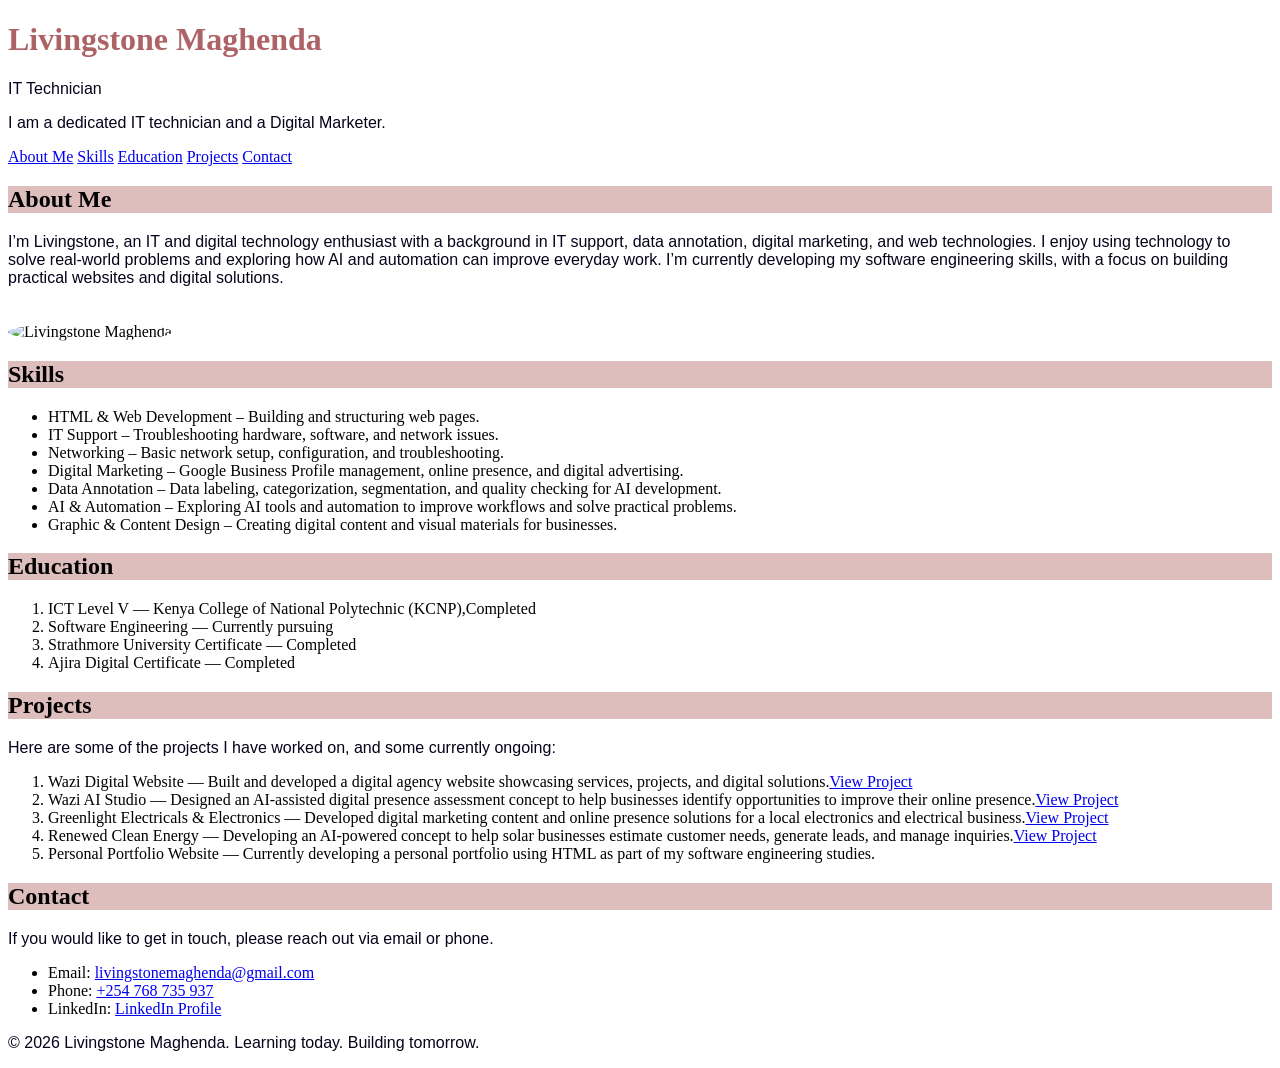
==== index.html @ ccd4a53c "Initial portfolio" ====
<!DOCTYPE html>
<html lang="en">
<head>
    <meta charset="UTF-8">

    <link rel="stylesheet" href="style.css">
    <meta name="viewport" content="width=device-width, initial-scale=1.0">
    <title>Portfolio</title>
</head>
<body>
    <header>
        <h1>Livingstone Maghenda</h1>
        <p>IT Technician</p>
        <p>I am a dedicated IT technician and a Digital Marketer.</p>
    </header>
    <nav>
        <a href="#about Me">About Me</a>
        <a href="#skills">Skills</a>
        <a href="#education">Education</a>
        <a href="#projects">Projects</a>
        <a href="#contact">Contact</a>
    </nav>
    <main>
        <section id="about Me">
            <h2>About Me</h2>
            <p>I’m Livingstone, an IT and digital technology enthusiast with a background in IT support, data annotation, digital marketing, and web technologies. I enjoy using technology to solve real-world problems and exploring how AI and automation can improve everyday work. I’m currently developing my software engineering skills, with a focus on building practical websites and digital solutions.</p>
       <img src="/Images/Livingstone Portrait.jpeg" alt="Livingstone Maghenda" class="profile-image">
        </section>
        <section id="skills">
            <h2>Skills</h2>
            <ul>
                <li>HTML & Web Development – Building and structuring web pages.</li>
                <li>IT Support – Troubleshooting hardware, software, and network issues.</li>
                <li>Networking – Basic network setup, configuration, and troubleshooting.</li>
                <li>Digital Marketing – Google Business Profile management, online presence, and digital advertising.</li>
                <li>Data Annotation – Data labeling, categorization, segmentation, and quality checking for AI development.</li>
                <li>AI & Automation – Exploring AI tools and automation to improve workflows and solve practical problems.</li>
                <li>Graphic & Content Design – Creating digital content and visual materials for businesses.</li>
            </ul>
        </section>
        <section id="education">
            <h2>Education</h2>
            <ol>
                <li>ICT Level V — Kenya College of National Polytechnic (KCNP),Completed</li>
                <li>Software Engineering — Currently pursuing</li>
                <li>Strathmore University Certificate — Completed</li>
                <li>Ajira Digital Certificate — Completed</li>
            </ol>
        </section>
        <section id="projects">
            <h2>Projects</h2>
            <p>Here are some of the projects I have worked on, and some currently ongoing:</p>
            <ol>
                <li>Wazi Digital Website — Built and developed a digital agency website showcasing services, projects, and digital solutions.<a href="https://wazidigital.com/" target="_blank">View Project</a></li>
                <li>Wazi AI Studio — Designed an AI-assisted digital presence assessment concept to help businesses identify opportunities to improve their online presence.<a href="https://wazidigital.com/wazi-ai-studio" target="_blank">View Project</a></li>
                <li>Greenlight Electricals & Electronics — Developed digital marketing content and online presence solutions for a local electronics and electrical business.<a href="https://www.instagram.com/greenlightelec?utm_source=ig_web_button_share_sheet&stkn=ZDNlZDc0MzIxNw==" target="_blank">View Project</a></li>
                <li>Renewed Clean Energy — Developing an AI-powered concept to help solar businesses estimate customer needs, generate leads, and manage inquiries.<a href="#" target="_blank">View Project</a></li>
                <li>Personal Portfolio Website — Currently developing a personal portfolio using HTML as part of my software engineering studies.</li>
            </ol>
        </section>
        <section id="contact">
            <h2>Contact</h2>
            <p>If you would like to get in touch, please reach out via email or phone.</p>
            <ul>
                <li>Email: 
                    <a href="mailto:livingstonemaghenda@gmail.com">livingstonemaghenda@gmail.com</a></li>
                <li>Phone: 
                    <a href="tel:+254768735937">+254 768 735 937</a></li>
                    <li>LinkedIn: 
                        <a href="https://www.linkedin.com/in/livingstone-maghenda-118119270/" target="_blank">LinkedIn Profile</a></li>
            </ul>
        </section>
    </main>
    <footer>
        <p>&copy; 2026 Livingstone Maghenda. Learning today. Building tomorrow.</p>
    </footer>
</body>
</html>
---- style.css ----
p{ 
    color: #07021a;
    font-family: "Abhaya Libre", sans-serif;
}
h1{
    color: #7e080ea2;
}
h2{
    background-color: #debdbd;
    font-size: 1.5em;
}img.profile-image {
    width: 150px;
    height: 150px;
    border-radius: 50%;
    margin-top: 20px;
}
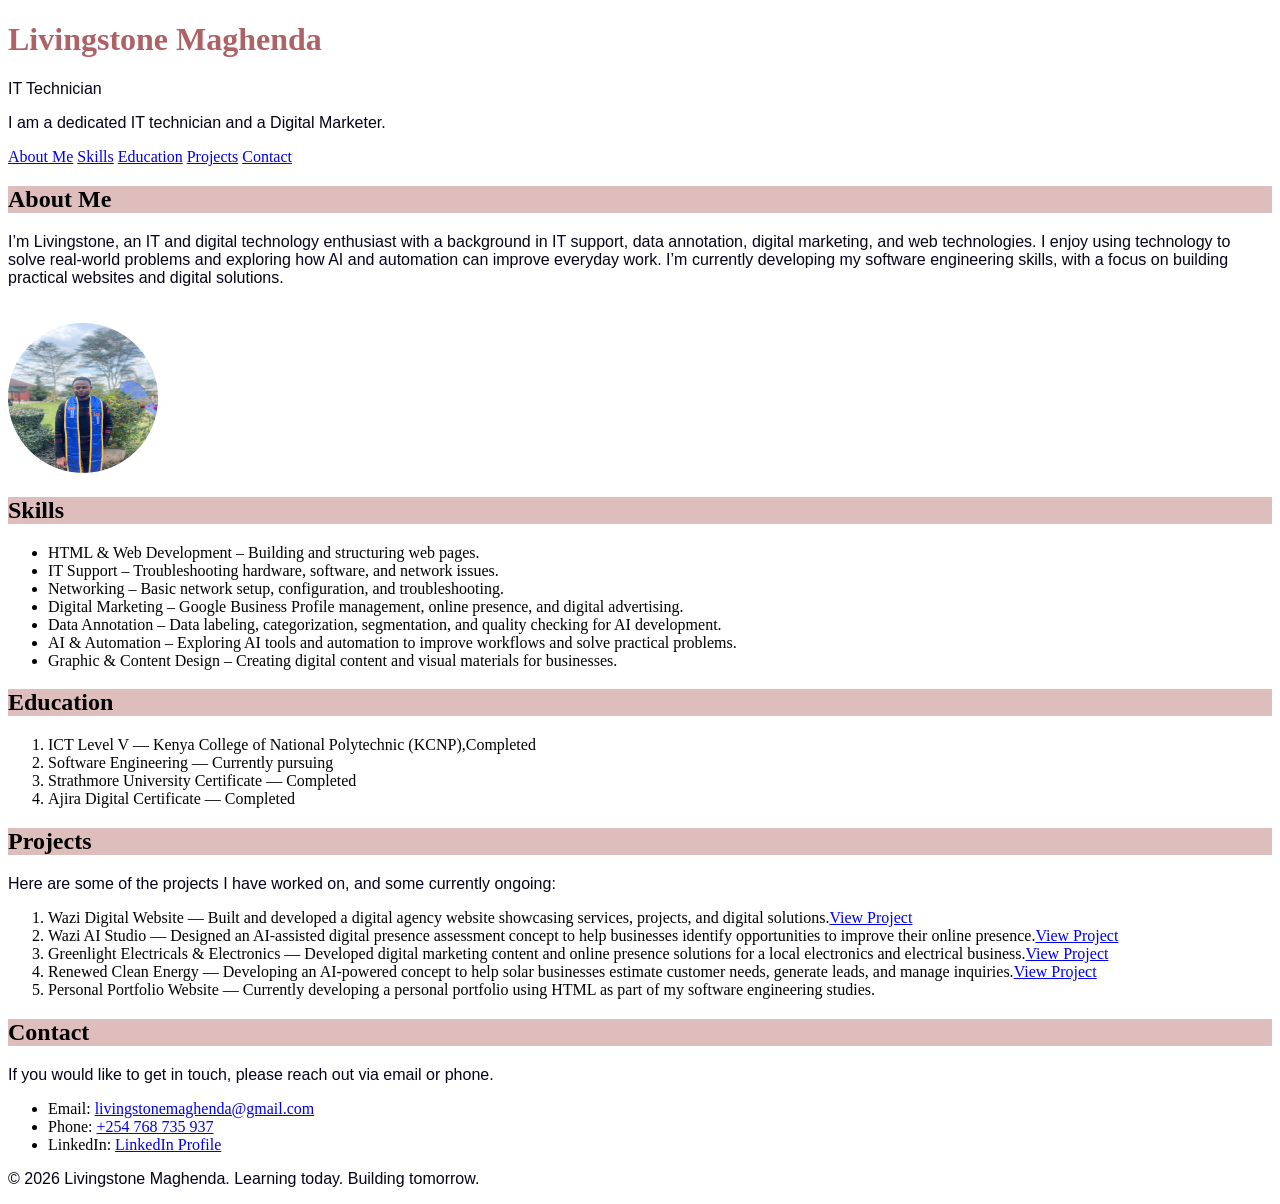
==== commit a796a4d8: "added a profile picture" ====
--- a/index.html
+++ b/index.html
@@ -24,7 +24,7 @@
         <section id="about Me">
             <h2>About Me</h2>
             <p>I’m Livingstone, an IT and digital technology enthusiast with a background in IT support, data annotation, digital marketing, and web technologies. I enjoy using technology to solve real-world problems and exploring how AI and automation can improve everyday work. I’m currently developing my software engineering skills, with a focus on building practical websites and digital solutions.</p>
-       <img src="/Images/Livingstone Portrait.jpeg" alt="Livingstone Maghenda" class="profile-image">
+       <img src="./Livingstone Portrait.jpeg" alt="Livingstone Maghenda" class="profile-image">
         </section>
         <section id="skills">
             <h2>Skills</h2>
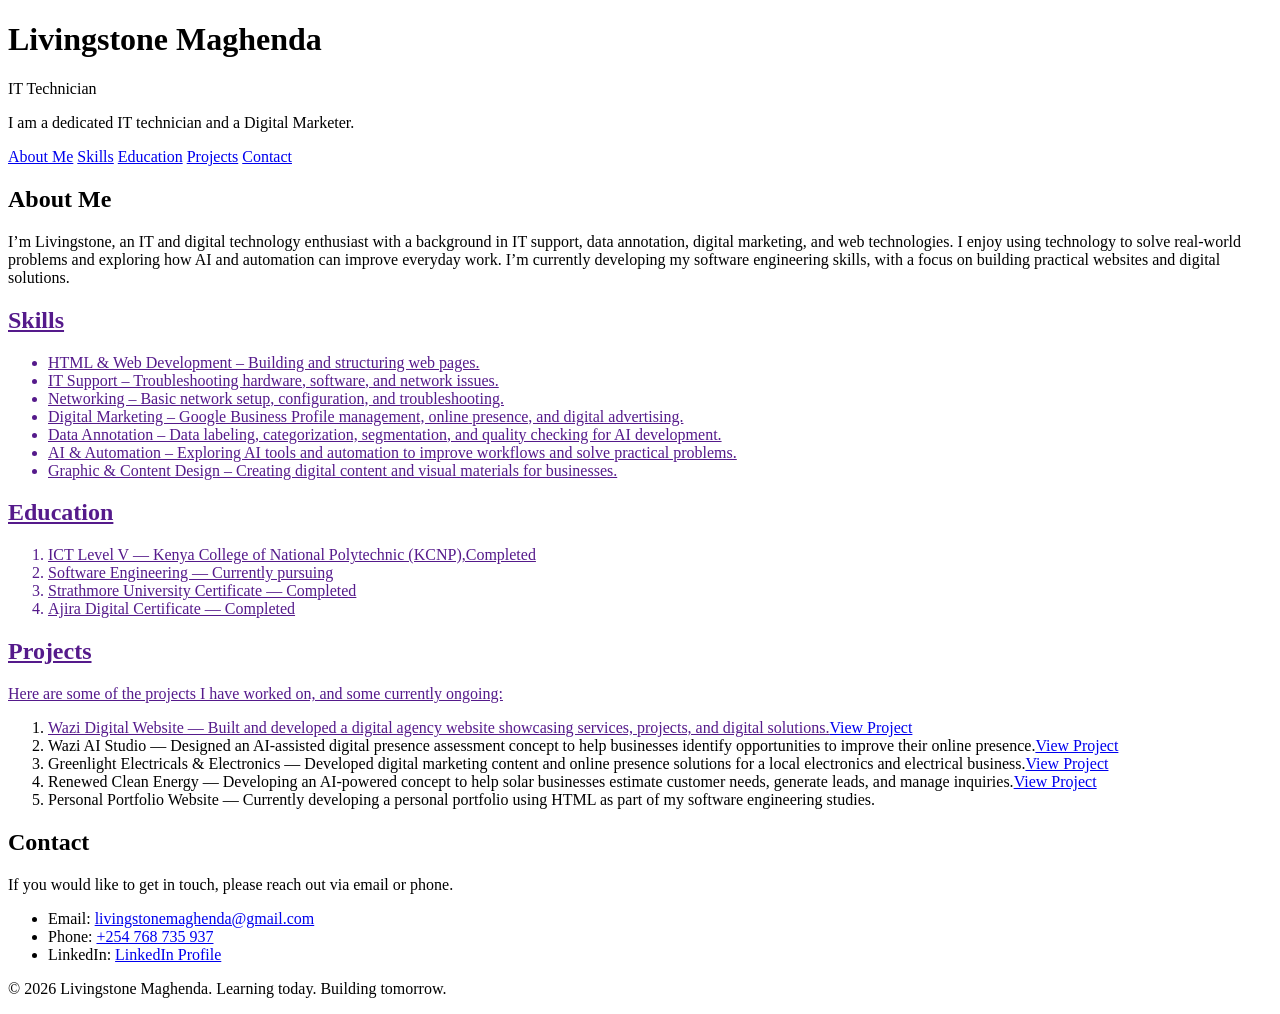
==== commit 441ec39e: "Improved portfolio styiling" ====
--- a/index.html
+++ b/index.html
@@ -2,8 +2,6 @@
 <html lang="en">
 <head>
     <meta charset="UTF-8">
-
-    <link rel="stylesheet" href="style.css">
     <meta name="viewport" content="width=device-width, initial-scale=1.0">
     <title>Portfolio</title>
 </head>
@@ -24,7 +22,7 @@
         <section id="about Me">
             <h2>About Me</h2>
             <p>I’m Livingstone, an IT and digital technology enthusiast with a background in IT support, data annotation, digital marketing, and web technologies. I enjoy using technology to solve real-world problems and exploring how AI and automation can improve everyday work. I’m currently developing my software engineering skills, with a focus on building practical websites and digital solutions.</p>
-       <img src="./Livingstone Portrait.jpeg" alt="Livingstone Maghenda" class="profile-image">
+        <a href=""
         </section>
         <section id="skills">
             <h2>Skills</h2>
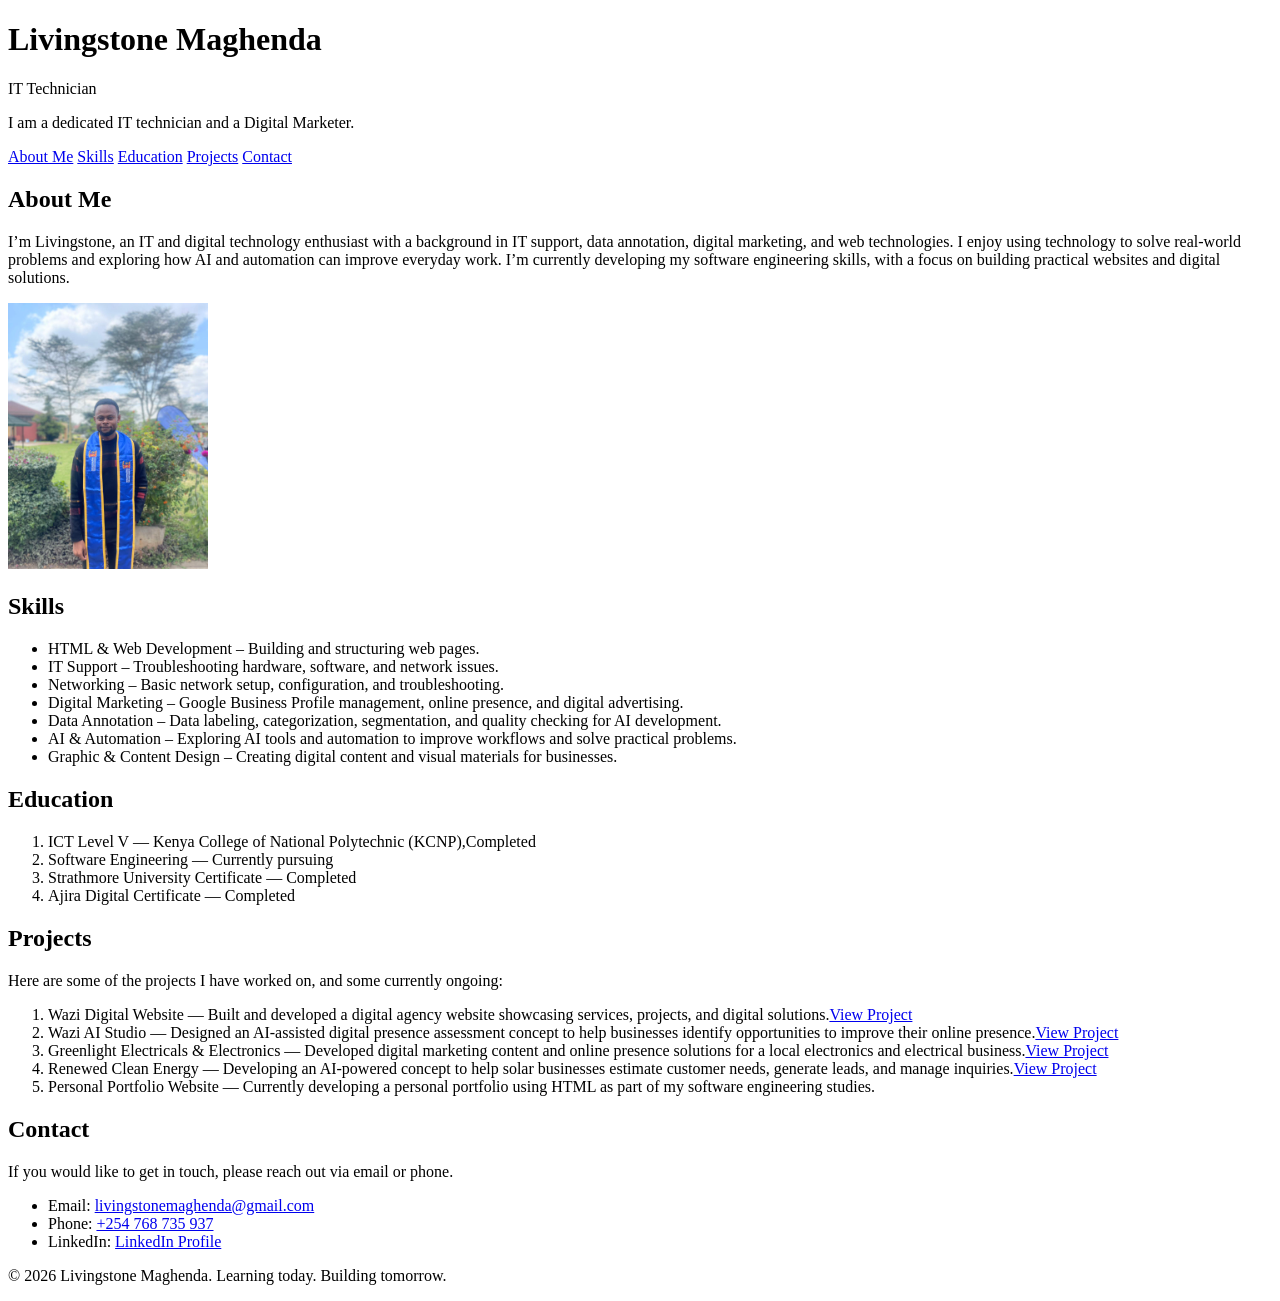
==== commit ee5ef96f: "added profile picture" ====
--- a/index.html
+++ b/index.html
@@ -22,7 +22,7 @@
         <section id="about Me">
             <h2>About Me</h2>
             <p>I’m Livingstone, an IT and digital technology enthusiast with a background in IT support, data annotation, digital marketing, and web technologies. I enjoy using technology to solve real-world problems and exploring how AI and automation can improve everyday work. I’m currently developing my software engineering skills, with a focus on building practical websites and digital solutions.</p>
-        <a href=""
+            <img src="./images/Livingstone Portrait.jpeg" alt="Livingstone Maghenda" width="200">
         </section>
         <section id="skills">
             <h2>Skills</h2>
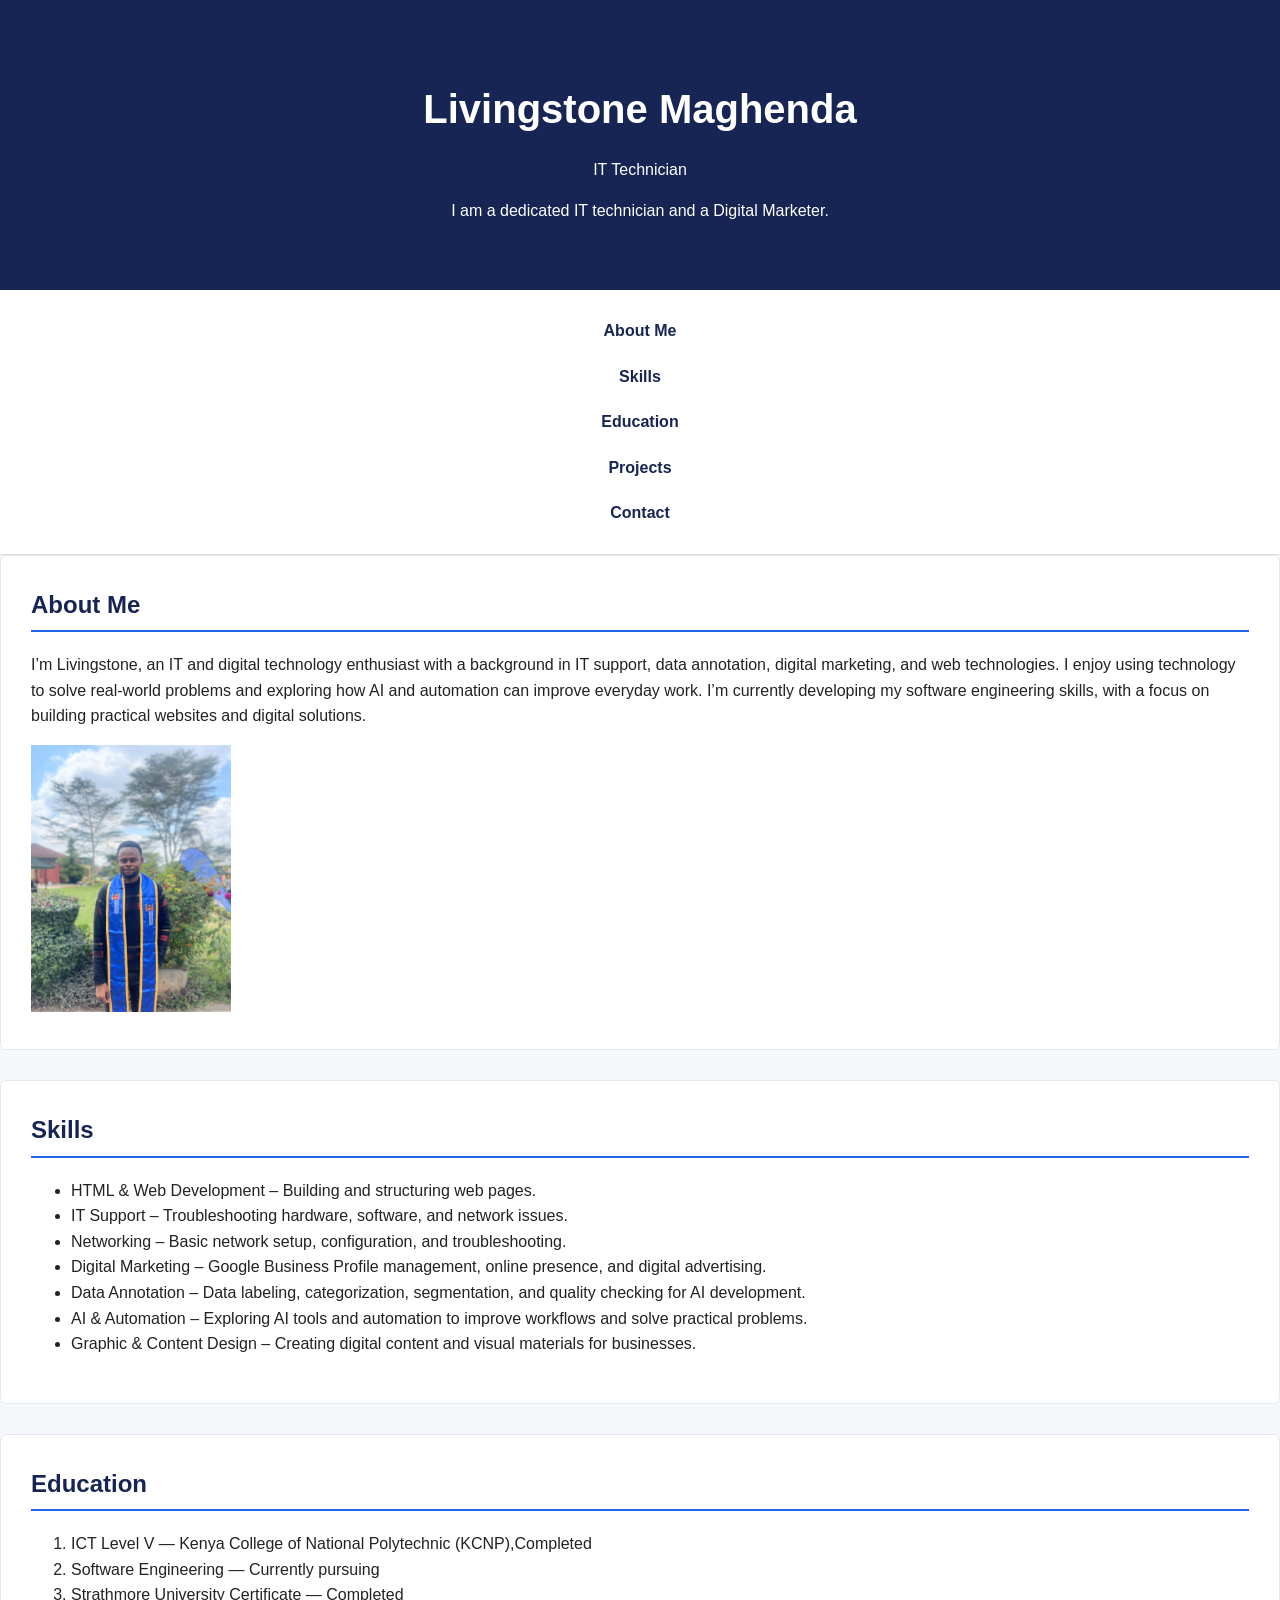
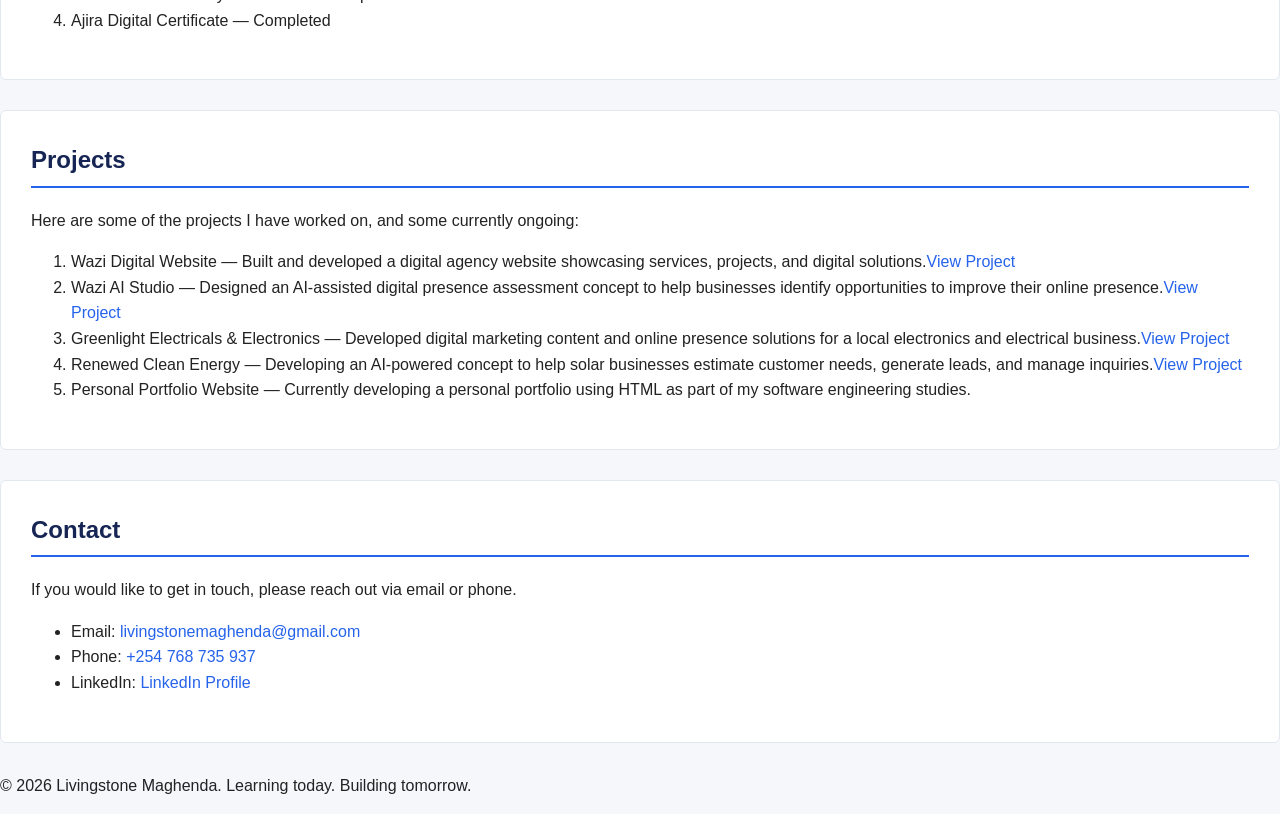
==== commit 50d5fef3: "updated the navigation section order" ====
--- a/index.html
+++ b/index.html
@@ -4,6 +4,7 @@
     <meta charset="UTF-8">
     <meta name="viewport" content="width=device-width, initial-scale=1.0">
     <title>Portfolio</title>
+    <link rel="stylesheet" href="style.css">
 </head>
 <body>
     <header>
--- a/style.css
+++ b/style.css
@@ -0,0 +1,68 @@
+body { background-color: #f5f7fa; 
+    color: #222222; 
+    font-family: Arial, sans-serif; 
+    margin: 0; 
+    line-height: 1.6; 
+}
+header {
+    background-color: #172554;
+    color: white;
+    text-align: center;
+    padding: 50px 20px;
+}
+header h1 {
+    margin-bottom: 10px;
+    font-size: 2.5em;
+}
+section {
+    background-color: white;
+    padding: 30px;
+    margin-bottom: 30px;
+    border-radius: 6px;
+    border: 1px solid #e2e8f0;
+}
+h2 {
+    color: #172554;
+    font-size: 1.5em;
+    border-bottom: 2px solid #2563eb;
+    padding-bottom: 6px;
+    margin-top: 0;
+}
+img.profile-image {
+    display: block;
+    width: 150px;
+    height: 150px;
+    border-radius: 50%;
+    margin-top: 20px;
+    margin-left: auto;
+    margin-right: auto;
+    object-fit: cover;
+    border: 4px solid #2563eb;
+}
+a {
+    color: #2563eb;
+    text-decoration: none;
+}
+
+a:hover {
+    text-decoration: underline;
+}
+nav {
+    background-color: white;
+    text-align: center;
+    padding: 18px 10px;
+    border-bottom: 1px solid #dddddd;
+}
+nav a {
+    display: block;
+    color: #172554;
+    text-decoration: none;
+    padding: 10px;
+    font-weight: bold;
+}
+nav a:hover {
+    color: #2563eb;
+    background-color: #f5f7fa;
+}
+
+
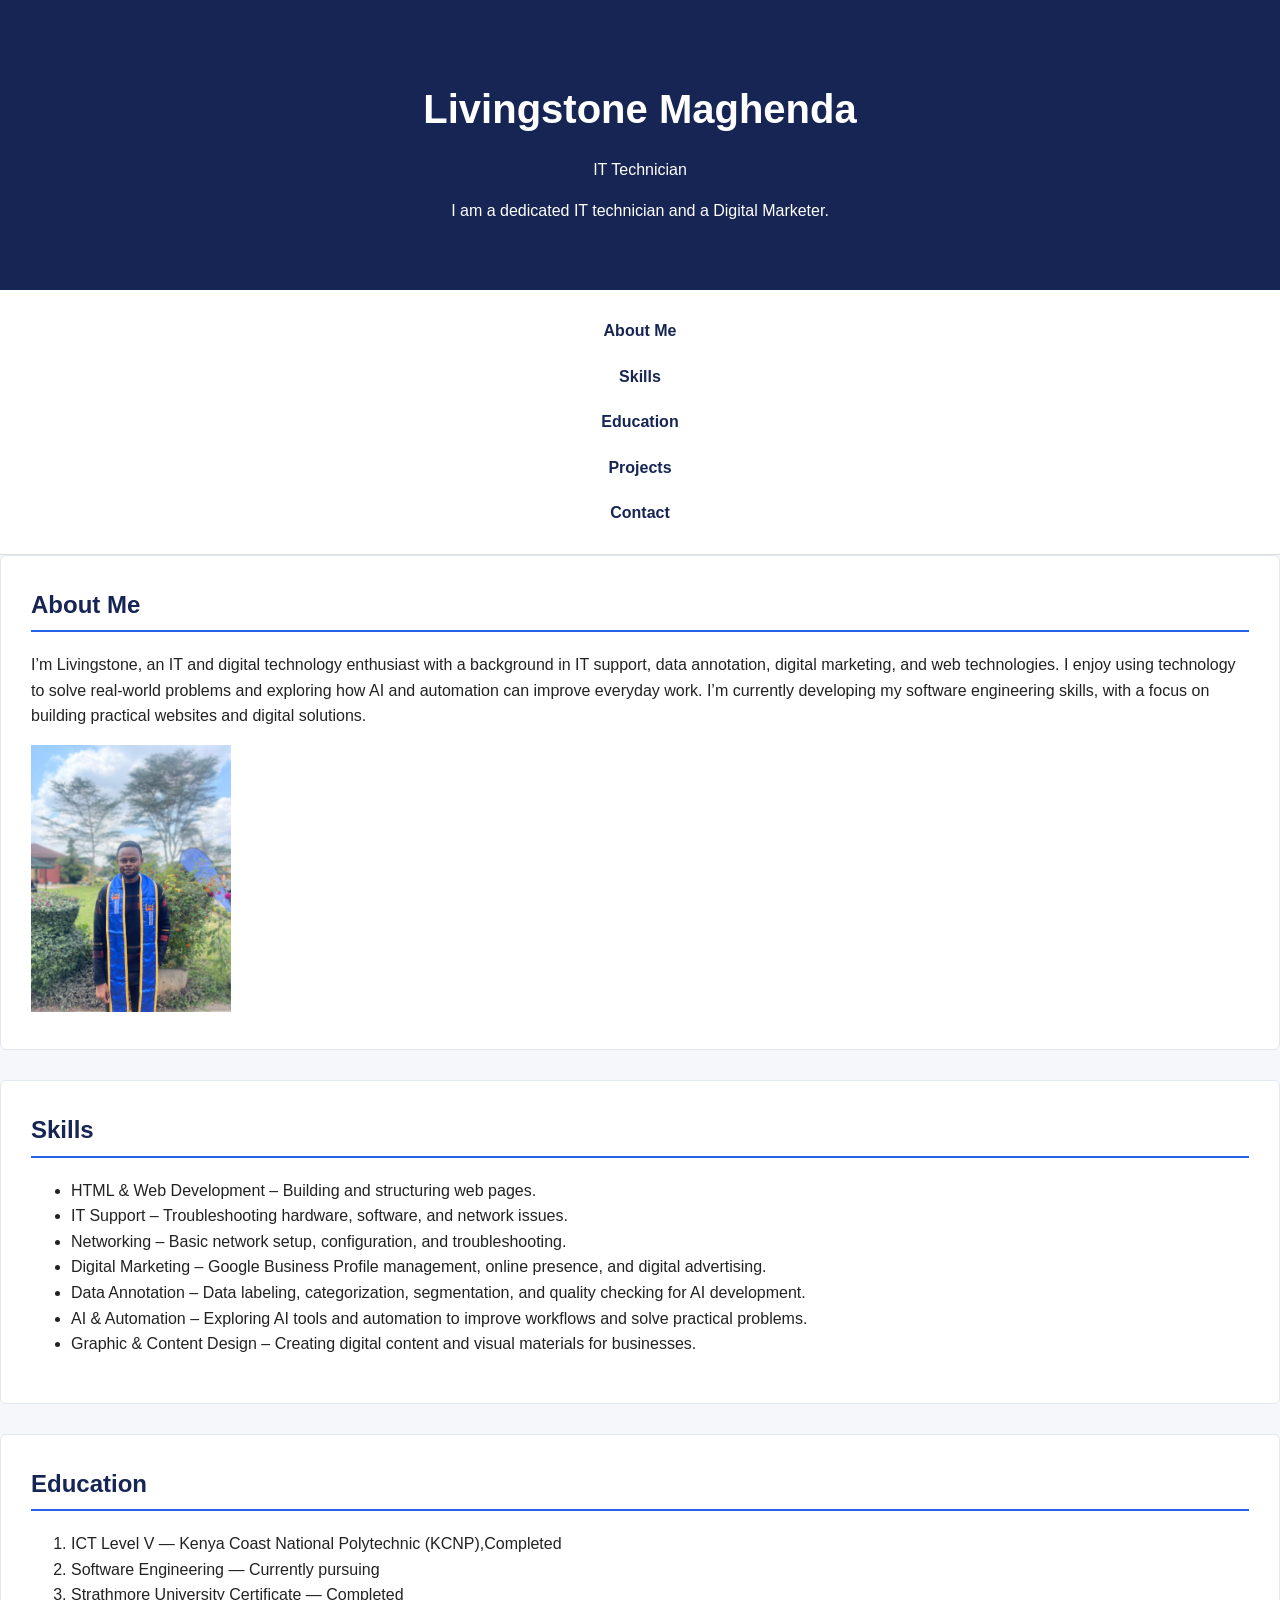
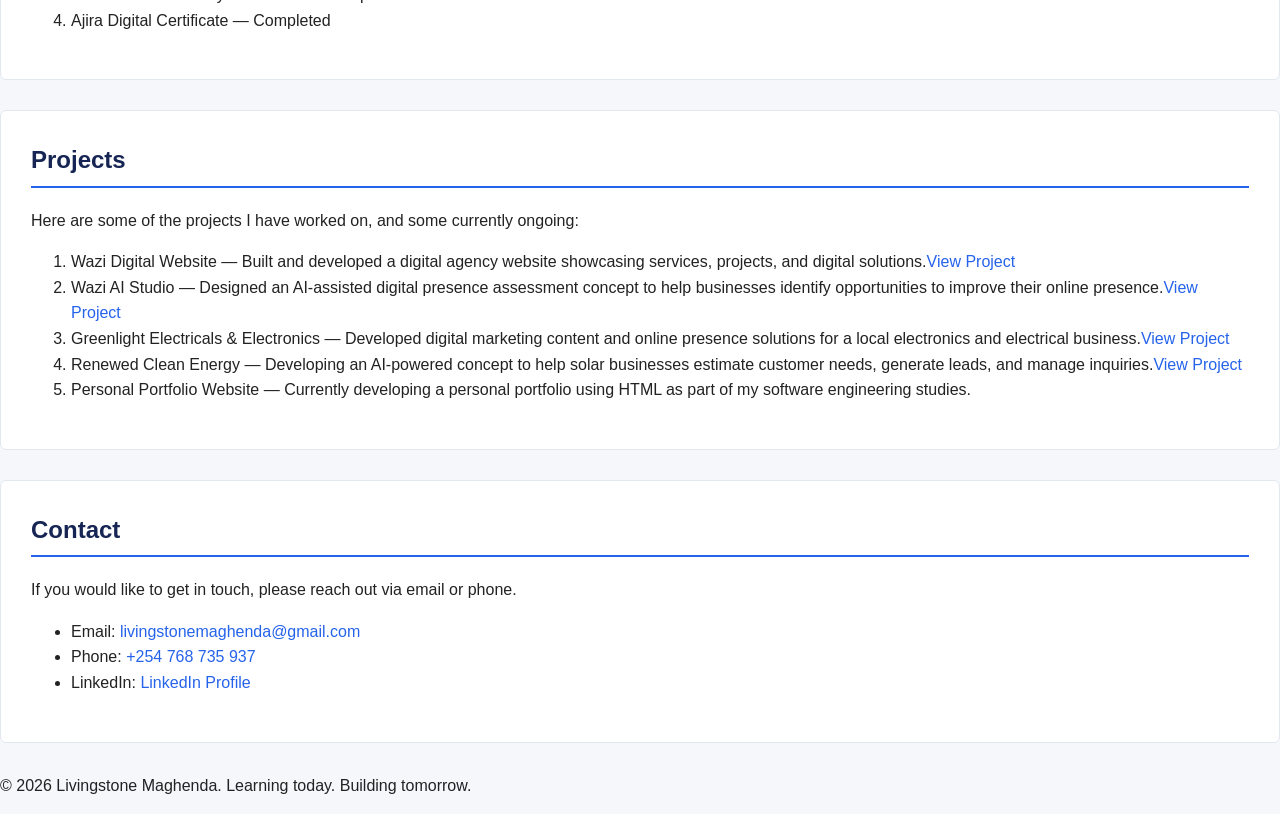
==== commit 5a70b5a1: "changed KCNP abbreviation" ====
--- a/index.html
+++ b/index.html
@@ -40,7 +40,7 @@
         <section id="education">
             <h2>Education</h2>
             <ol>
-                <li>ICT Level V — Kenya College of National Polytechnic (KCNP),Completed</li>
+                <li>ICT Level V — Kenya Coast National Polytechnic (KCNP),Completed</li>
                 <li>Software Engineering — Currently pursuing</li>
                 <li>Strathmore University Certificate — Completed</li>
                 <li>Ajira Digital Certificate — Completed</li>
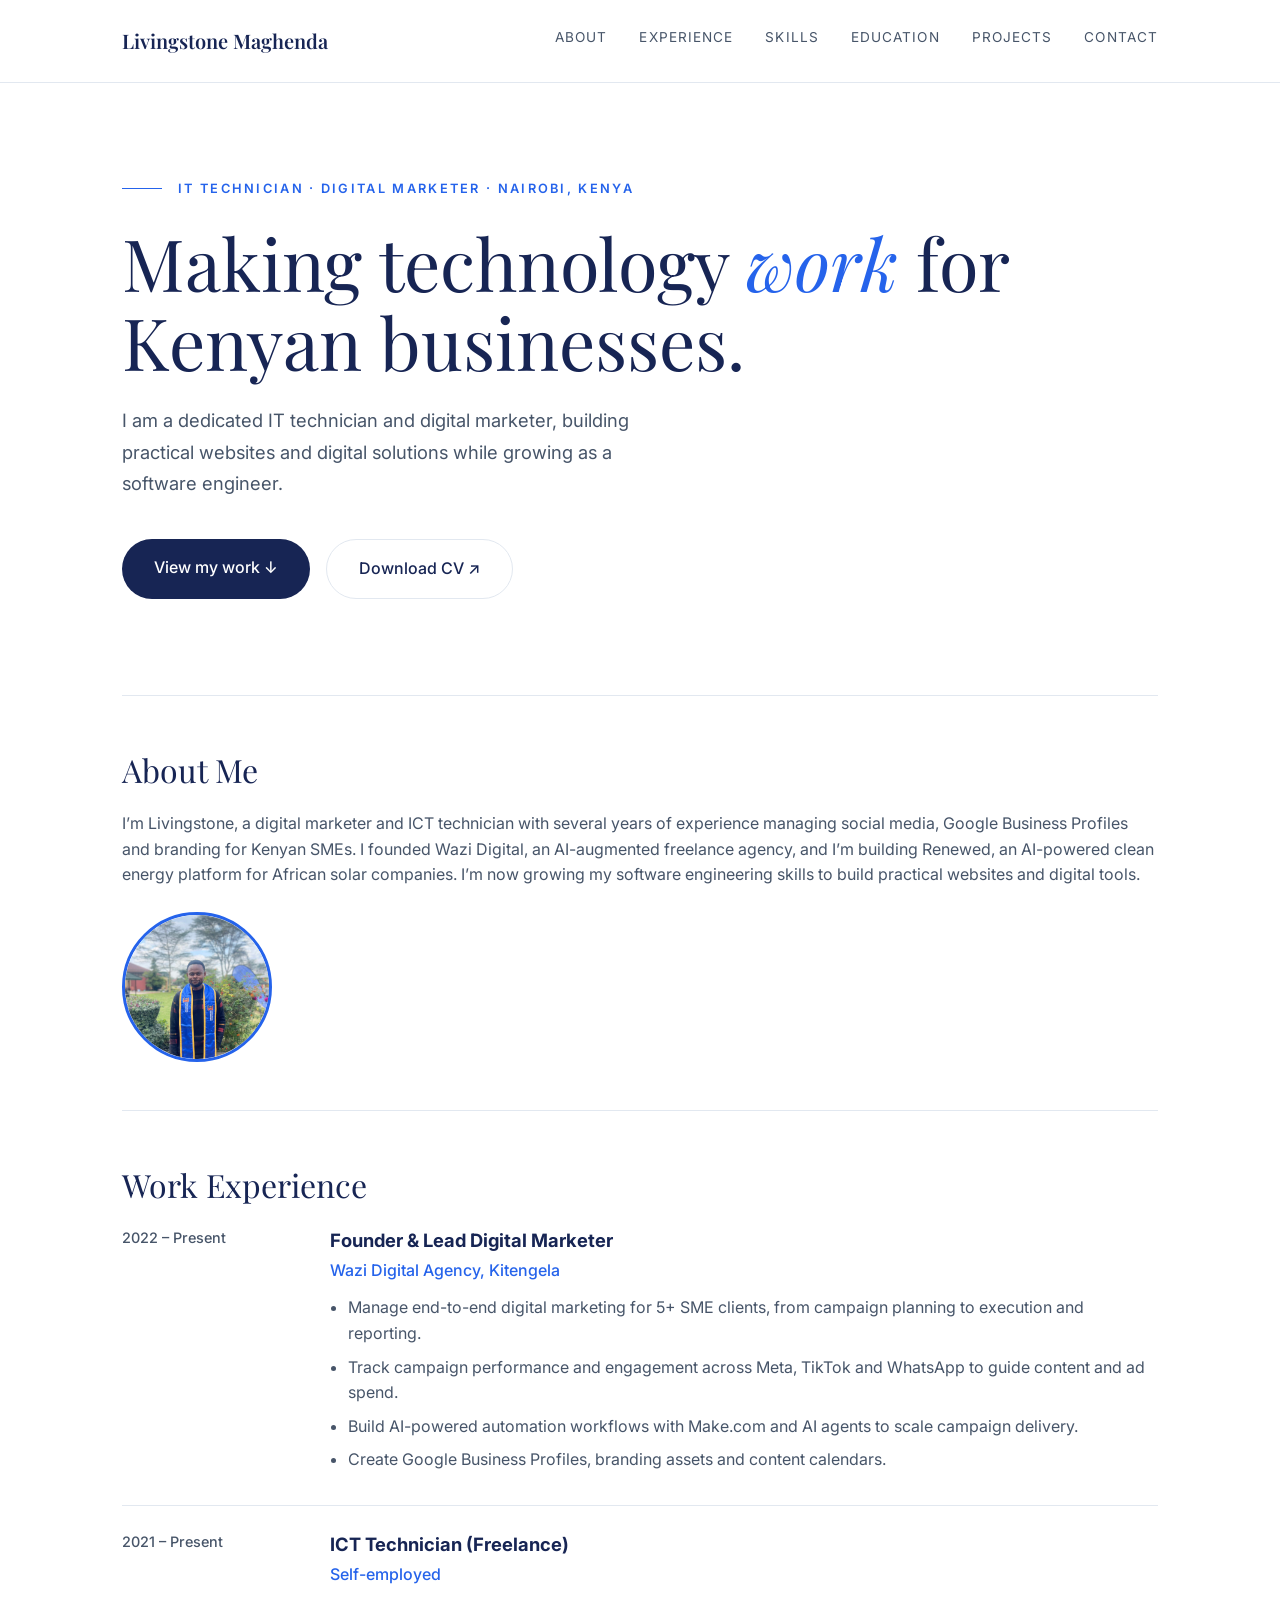
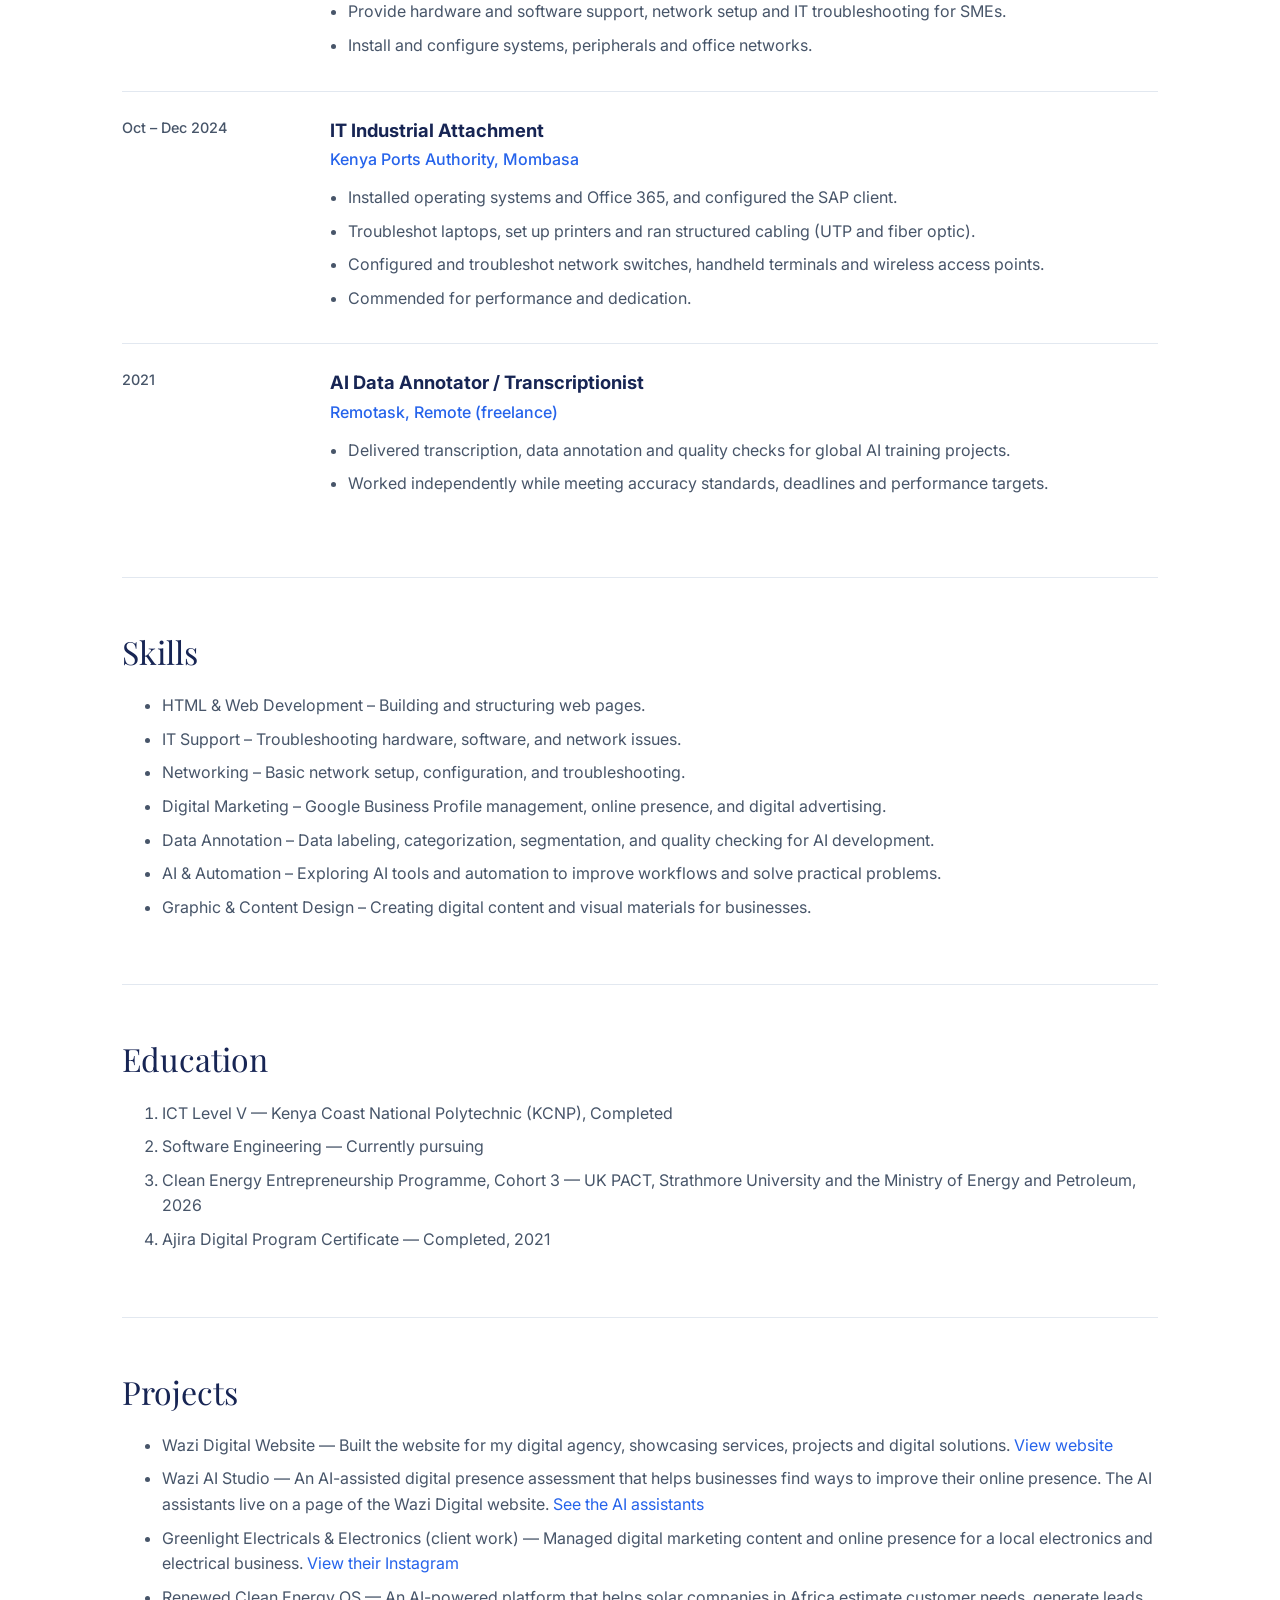
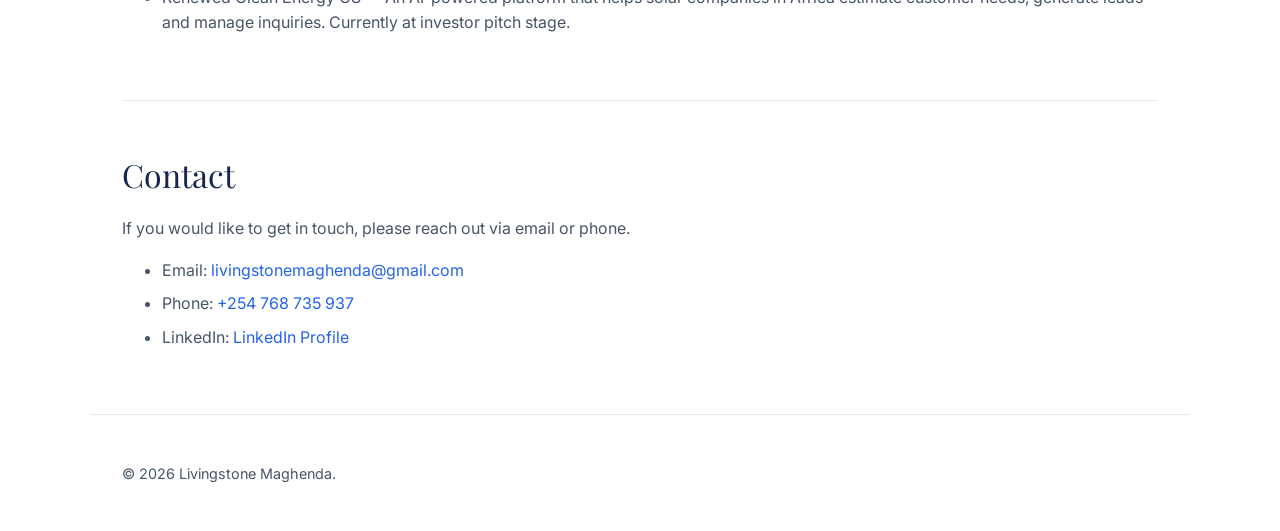
==== commit 99884c53: "updated my portfolio & added a js script" ====
--- a/index.html
+++ b/index.html
@@ -3,75 +3,157 @@
 <head>
     <meta charset="UTF-8">
     <meta name="viewport" content="width=device-width, initial-scale=1.0">
-    <title>Portfolio</title>
+    <title>Livingstone Maghenda | IT Technician &amp; Digital Marketer</title>
+
+    <!-- Optional speed boost: start connecting to Google's font servers early -->
+    <link rel="preconnect" href="https://fonts.googleapis.com">
+    <link rel="preconnect" href="https://fonts.gstatic.com" crossorigin>
+
+    <!-- Loads the two fonts: Playfair Display (headings) and Inter (everything else) -->
+    <link href="https://fonts.googleapis.com/css2?family=Inter:wght@400;500;600&family=Playfair+Display:ital,wght@0,400;0,600;1,400&display=swap" rel="stylesheet">
     <link rel="stylesheet" href="style.css">
 </head>
 <body>
-    <header>
-        <h1>Livingstone Maghenda</h1>
-        <p>IT Technician</p>
-        <p>I am a dedicated IT technician and a Digital Marketer.</p>
+
+    <!-- HEADER: the sticky top bar. The nav now lives INSIDE the header. -->
+    <header class="site-header">
+        <nav class="nav">
+            
+            <a href="#top" class="logo">Livingstone Maghenda</a>
+            <ul class="nav-links">
+                <li><a href="#about">About</a></li>
+                <li><a href="#experience">Experience</a></li>
+                <li><a href="#skills">Skills</a></li>
+                <li><a href="#education">Education</a></li>
+                <li><a href="#projects">Projects</a></li>
+                <li><a href="#contact">Contact</a></li>
+            </ul>
+        </nav>
     </header>
-    <nav>
-        <a href="#about Me">About Me</a>
-        <a href="#skills">Skills</a>
-        <a href="#education">Education</a>
-        <a href="#projects">Projects</a>
-        <a href="#contact">Contact</a>
-    </nav>
+
+    <!-- HERO: the big intro. id="top" is where the logo link scrolls to. -->
+    <section class="hero" id="top">
+        <p class="eyebrow">IT Technician · Digital Marketer · Nairobi, Kenya</p>
+        <h1>Making technology <em>work</em> for Kenyan businesses.</h1>
+        <p class="lead">I am a dedicated IT technician and digital marketer, building practical websites and digital solutions while growing as a software engineer.</p>
+        <div class="cta">
+            <a href="#projects" class="btn btn-primary">View my work ↓</a>
+            <a href="/files/Livingstone-Maghenda-CV.pdf.pdf" class="btn btn-outline" download>Download CV ↗</a>
+        </div>
+    </section>
+
     <main>
-        <section id="about Me">
+        <section id="about">
             <h2>About Me</h2>
-            <p>I’m Livingstone, an IT and digital technology enthusiast with a background in IT support, data annotation, digital marketing, and web technologies. I enjoy using technology to solve real-world problems and exploring how AI and automation can improve everyday work. I’m currently developing my software engineering skills, with a focus on building practical websites and digital solutions.</p>
-            <img src="./images/Livingstone Portrait.jpeg" alt="Livingstone Maghenda" width="200">
+            <p>I’m Livingstone, a digital marketer and ICT technician with several years of experience managing social media, Google Business Profiles and branding for Kenyan SMEs. I founded Wazi Digital, an AI-augmented freelance agency, and I’m building Renewed, an AI-powered clean energy platform for African solar companies. I’m now growing my software engineering skills to build practical websites and digital tools.</p>
+            <img class="profile-image" src="./images/livingstone-portrait.jpeg.jpeg" alt="Livingstone Maghenda">
         </section>
+
+        <section id="experience">
+            <h2>Work Experience</h2>
+
+            <!-- One <article> per job. Each has a dates column and a details column. -->
+            <article class="job">
+                <p class="job-dates">2022 – Present</p>
+                <div>
+                    <h3>Founder &amp; Lead Digital Marketer</h3>
+                    <p class="job-org">Wazi Digital Agency, Kitengela</p>
+                    <ul>
+                        <li>Manage end-to-end digital marketing for 5+ SME clients, from campaign planning to execution and reporting.</li>
+                        <li>Track campaign performance and engagement across Meta, TikTok and WhatsApp to guide content and ad spend.</li>
+                        <li>Build AI-powered automation workflows with Make.com and AI agents to scale campaign delivery.</li>
+                        <li>Create Google Business Profiles, branding assets and content calendars.</li>
+                    </ul>
+                </div>
+            </article>
+
+            <article class="job">
+                <p class="job-dates">2021 – Present</p>
+                <div>
+                    <h3>ICT Technician (Freelance)</h3>
+                    <p class="job-org">Self-employed</p>
+                    <ul>
+                        <li>Provide hardware and software support, network setup and IT troubleshooting for SMEs.</li>
+                        <li>Install and configure systems, peripherals and office networks.</li>
+                    </ul>
+                </div>
+            </article>
+
+            <article class="job">
+                <p class="job-dates">Oct – Dec 2024</p>
+                <div>
+                    <h3>IT Industrial Attachment</h3>
+                    <p class="job-org">Kenya Ports Authority, Mombasa</p>
+                    <ul>
+                        <li>Installed operating systems and Office 365, and configured the SAP client.</li>
+                        <li>Troubleshot laptops, set up printers and ran structured cabling (UTP and fiber optic).</li>
+                        <li>Configured and troubleshot network switches, handheld terminals and wireless access points.</li>
+                        <li>Commended for performance and dedication.</li>
+                    </ul>
+                </div>
+            </article>
+
+            <article class="job">
+                <p class="job-dates">2021</p>
+                <div>
+                    <h3>AI Data Annotator / Transcriptionist</h3>
+                    <p class="job-org">Remotask, Remote (freelance)</p>
+                    <ul>
+                        <li>Delivered transcription, data annotation and quality checks for global AI training projects.</li>
+                        <li>Worked independently while meeting accuracy standards, deadlines and performance targets.</li>
+                    </ul>
+                </div>
+            </article>
+        </section>
+
         <section id="skills">
             <h2>Skills</h2>
             <ul>
-                <li>HTML & Web Development – Building and structuring web pages.</li>
+                <li>HTML &amp; Web Development – Building and structuring web pages.</li>
                 <li>IT Support – Troubleshooting hardware, software, and network issues.</li>
                 <li>Networking – Basic network setup, configuration, and troubleshooting.</li>
                 <li>Digital Marketing – Google Business Profile management, online presence, and digital advertising.</li>
                 <li>Data Annotation – Data labeling, categorization, segmentation, and quality checking for AI development.</li>
-                <li>AI & Automation – Exploring AI tools and automation to improve workflows and solve practical problems.</li>
-                <li>Graphic & Content Design – Creating digital content and visual materials for businesses.</li>
+                <li>AI &amp; Automation – Exploring AI tools and automation to improve workflows and solve practical problems.</li>
+                <li>Graphic &amp; Content Design – Creating digital content and visual materials for businesses.</li>
             </ul>
         </section>
+
         <section id="education">
             <h2>Education</h2>
             <ol>
-                <li>ICT Level V — Kenya Coast National Polytechnic (KCNP),Completed</li>
+                <li>ICT Level V — Kenya Coast National Polytechnic (KCNP), Completed</li>
                 <li>Software Engineering — Currently pursuing</li>
-                <li>Strathmore University Certificate — Completed</li>
-                <li>Ajira Digital Certificate — Completed</li>
+                <li>Clean Energy Entrepreneurship Programme, Cohort 3 — UK PACT, Strathmore University and the Ministry of Energy and Petroleum, 2026</li>
+                <li>Ajira Digital Program Certificate — Completed, 2021</li>
             </ol>
         </section>
+
         <section id="projects">
             <h2>Projects</h2>
-            <p>Here are some of the projects I have worked on, and some currently ongoing:</p>
-            <ol>
-                <li>Wazi Digital Website — Built and developed a digital agency website showcasing services, projects, and digital solutions.<a href="https://wazidigital.com/" target="_blank">View Project</a></li>
-                <li>Wazi AI Studio — Designed an AI-assisted digital presence assessment concept to help businesses identify opportunities to improve their online presence.<a href="https://wazidigital.com/wazi-ai-studio" target="_blank">View Project</a></li>
-                <li>Greenlight Electricals & Electronics — Developed digital marketing content and online presence solutions for a local electronics and electrical business.<a href="https://www.instagram.com/greenlightelec?utm_source=ig_web_button_share_sheet&stkn=ZDNlZDc0MzIxNw==" target="_blank">View Project</a></li>
-                <li>Renewed Clean Energy — Developing an AI-powered concept to help solar businesses estimate customer needs, generate leads, and manage inquiries.<a href="#" target="_blank">View Project</a></li>
-                <li>Personal Portfolio Website — Currently developing a personal portfolio using HTML as part of my software engineering studies.</li>
-            </ol>
+            <ul>
+                <li>Wazi Digital Website — Built the website for my digital agency, showcasing services, projects and digital solutions. <a href="https://labs.google.com/pomelli/website/8-eACFySqHD49sOK9U84W1" target="_blank" rel="noopener">View website</a></li>
+                <li>Wazi AI Studio — An AI-assisted digital presence assessment that helps businesses find ways to improve their online presence. The AI assistants live on a page of the Wazi Digital website. <a href="https://labs.google.com/pomelli/website/8-eACFySqHD49sOK9U84W1" target="_blank" rel="noopener">See the AI assistants</a></li>
+                <li>Greenlight Electricals &amp; Electronics (client work) — Managed digital marketing content and online presence for a local electronics and electrical business. <a href="https://www.instagram.com/greenlightelec?utm_source=ig_web_button_share_sheet&amp;stkn=ZDNlZDc0MzIxNw==" target="_blank" rel="noopener">View their Instagram</a></li>
+                <li>Renewed Clean Energy OS — An AI-powered platform that helps solar companies in Africa estimate customer needs, generate leads and manage inquiries. Currently at investor pitch stage.</li>
+            </ul>
         </section>
+
         <section id="contact">
             <h2>Contact</h2>
             <p>If you would like to get in touch, please reach out via email or phone.</p>
             <ul>
-                <li>Email: 
-                    <a href="mailto:livingstonemaghenda@gmail.com">livingstonemaghenda@gmail.com</a></li>
-                <li>Phone: 
-                    <a href="tel:+254768735937">+254 768 735 937</a></li>
-                    <li>LinkedIn: 
-                        <a href="https://www.linkedin.com/in/livingstone-maghenda-118119270/" target="_blank">LinkedIn Profile</a></li>
+                <li>Email: <a href="mailto:livingstonemaghenda@gmail.com">livingstonemaghenda@gmail.com</a></li>
+                <li>Phone: <a href="tel:+254768735937">+254 768 735 937</a></li>
+                <li>LinkedIn: <a href="https://www.linkedin.com/in/livingstone-maghenda-118119270/" target="_blank" rel="noopener">LinkedIn Profile</a></li>
             </ul>
         </section>
     </main>
+
+    <!-- footer: the bottom bar. -->
     <footer>
-        <p>&copy; 2026 Livingstone Maghenda. Learning today. Building tomorrow.</p>
+        <p>&copy; 2026 Livingstone Maghenda.</p>
     </footer>
+<script src="/script.js"></script>
 </body>
-</html>+</html>
--- a/style.css
+++ b/style.css
@@ -1,68 +1,224 @@
-body { background-color: #f5f7fa; 
-    color: #222222; 
-    font-family: Arial, sans-serif; 
-    margin: 0; 
-    line-height: 1.6; 
-}
-header {
-    background-color: #172554;
-    color: white;
-    text-align: center;
-    padding: 50px 20px;
-}
-header h1 {
-    margin-bottom: 10px;
-    font-size: 2.5em;
-}
-section {
-    background-color: white;
-    padding: 30px;
-    margin-bottom: 30px;
-    border-radius: 6px;
-    border: 1px solid #e2e8f0;
-}
+/* Variables */
+:root {
+    --bg: #ffffff;
+    --surface: #f5f7fa;
+    --text: #172554;
+    --muted: #475569;
+    --accent: #2563eb;
+    --border: #e2e8f0;
+    --serif: "Playfair Display", Georgia, serif;
+    --sans: "Inter", system-ui, sans-serif;
+}
+
+/* Base styles */
+* { box-sizing: border-box; }
+
+html { scroll-behavior: smooth; }
+
+body {
+    margin: 0;
+    background: var(--bg);
+    color: var(--text);
+    font-family: var(--sans);
+    line-height: 1.6;
+}
+
+a { color: var(--accent); text-decoration: none; }
+a:hover { text-decoration: underline; }
+
+a:focus-visible {
+    outline: 2px solid var(--accent);
+    outline-offset: 3px;
+}
+
+/* Header and navigation */
+.site-header {
+    position: sticky;
+    top: 0;
+    z-index: 100;
+    background: var(--bg);
+    border-bottom: 1px solid var(--border);
+}
+
+.nav {
+    max-width: 1100px;
+    margin: 0 auto;
+    padding: 1.5rem 2rem;
+    display: flex;
+    justify-content: space-between;
+    align-items: center;
+}
+
+.logo {
+    font-family: var(--serif);
+    font-weight: 600;
+    font-size: 1.25rem;
+    color: var(--text);
+}
+.logo:hover { text-decoration: none; }
+
+.nav-links {
+    display: flex;
+    gap: 2rem;
+    list-style: none;
+    margin: 0;
+    padding: 0;
+}
+
+.nav-links a {
+    font-size: 0.85rem;
+    letter-spacing: 0.08em;
+    text-transform: uppercase;
+    color: var(--muted);
+    transition: color 0.2s;
+}
+.nav-links a:hover { color: var(--accent); text-decoration: none; }
+
+/* Mobile menu button */
+.nav-toggle {
+    display: none;
+    flex-direction: column;
+    gap: 5px;
+    padding: 0.5rem;
+    background: none;
+    border: none;
+    cursor: pointer;
+}
+.nav-toggle span {
+    display: block;
+    width: 24px;
+    height: 2px;
+    background: var(--text);
+}
+.nav-toggle:focus-visible {
+    outline: 2px solid var(--accent);
+    outline-offset: 3px;
+}
+
+/* Hero */
+.hero {
+    max-width: 1100px;
+    margin: 0 auto;
+    padding: 6rem 2rem;
+}
+
+.eyebrow {
+    display: flex;
+    align-items: center;
+    gap: 1rem;
+    margin: 0 0 1.5rem;
+    font-size: 0.8rem;
+    font-weight: 600;
+    letter-spacing: 0.18em;
+    text-transform: uppercase;
+    color: var(--accent);
+}
+.eyebrow::before {
+    content: "";
+    width: 40px;
+    height: 1px;
+    background: var(--accent);
+}
+
+.hero h1 {
+    margin: 0 0 1.5rem;
+    font-family: var(--serif);
+    font-weight: 400;
+    font-size: clamp(2.5rem, 6vw, 4.5rem);
+    line-height: 1.1;
+}
+.hero h1 em { color: var(--accent); font-style: italic; }
+
+.lead {
+    max-width: 34rem;
+    margin: 0 0 2.5rem;
+    font-size: 1.15rem;
+    line-height: 1.7;
+    color: var(--muted);
+}
+
+/* Buttons */
+.cta { display: flex; gap: 1rem; flex-wrap: wrap; }
+
+.btn {
+    padding: 1rem 2rem;
+    border-radius: 999px;
+    font-weight: 500;
+    transition: transform 0.2s, background 0.2s;
+}
+.btn:hover { transform: translateY(-2px); text-decoration: none; }
+
+.btn-primary { background: var(--text); color: #ffffff; }
+.btn-outline { border: 1px solid var(--border); color: var(--text); }
+.btn-outline:hover { background: var(--surface); }
+
+/* Content sections */
+main {
+    max-width: 1100px;
+    margin: 0 auto;
+    padding: 0 2rem;
+}
+
+section { scroll-margin-top: 6rem; }
+
+main section {
+    padding: 3rem 0;
+    border-top: 1px solid var(--border);
+}
+
 h2 {
-    color: #172554;
-    font-size: 1.5em;
-    border-bottom: 2px solid #2563eb;
-    padding-bottom: 6px;
-    margin-top: 0;
-}
+    margin: 0 0 1rem;
+    font-family: var(--serif);
+    font-weight: 400;
+    font-size: 2rem;
+    color: var(--text);
+}
+
+main p, main li { color: var(--muted); }
+li { margin-bottom: 0.5rem; }
+
 img.profile-image {
     display: block;
     width: 150px;
     height: 150px;
     border-radius: 50%;
-    margin-top: 20px;
-    margin-left: auto;
-    margin-right: auto;
     object-fit: cover;
-    border: 4px solid #2563eb;
-}
-a {
-    color: #2563eb;
-    text-decoration: none;
-}
-
-a:hover {
-    text-decoration: underline;
-}
-nav {
-    background-color: white;
-    text-align: center;
-    padding: 18px 10px;
-    border-bottom: 1px solid #dddddd;
-}
-nav a {
-    display: block;
-    color: #172554;
-    text-decoration: none;
-    padding: 10px;
-    font-weight: bold;
-}
-nav a:hover {
-    color: #2563eb;
-    background-color: #f5f7fa;
-}
-
-
+    border: 3px solid var(--accent);
+    margin-top: 1.5rem;
+}
+
+/* Work experience */
+.job {
+    display: grid;
+    grid-template-columns: 11rem 1fr;
+    gap: 1rem 2rem;
+    padding: 1.5rem 0;
+    border-top: 1px solid var(--border);
+}
+.job:first-of-type { border-top: none; padding-top: 0; }
+.job-dates { margin: 0; font-size: 0.9rem; font-weight: 500; }
+.job h3 { margin: 0; font-size: 1.15rem; color: var(--text); }
+.job-org { margin: 0.15rem 0 0.75rem; color: var(--accent); font-weight: 500; }
+.job ul { margin: 0; padding-left: 1.1rem; }
+
+/* Footer */
+footer {
+    max-width: 1100px;
+    margin: 0 auto;
+    padding: 2rem;
+    border-top: 1px solid var(--border);
+    color: var(--muted);
+    font-size: 0.9rem;
+}
+
+/* Mobile */
+@media (max-width: 900px) {
+    .nav { flex-wrap: wrap; padding: 1rem 1.25rem; }
+    .nav-toggle { display: flex; }
+    .nav-links { display: none; flex-direction: column; width: 100%; gap: 0; padding-top: 0.5rem; }
+    .nav-links.open { display: flex; }
+    .nav-links a { display: block; padding: 0.75rem 0; }
+    .hero { padding: 3rem 1.25rem; }
+    .job { grid-template-columns: 1fr; gap: 0.25rem; }
+    main, footer { padding-left: 1.25rem; padding-right: 1.25rem; }
+}
